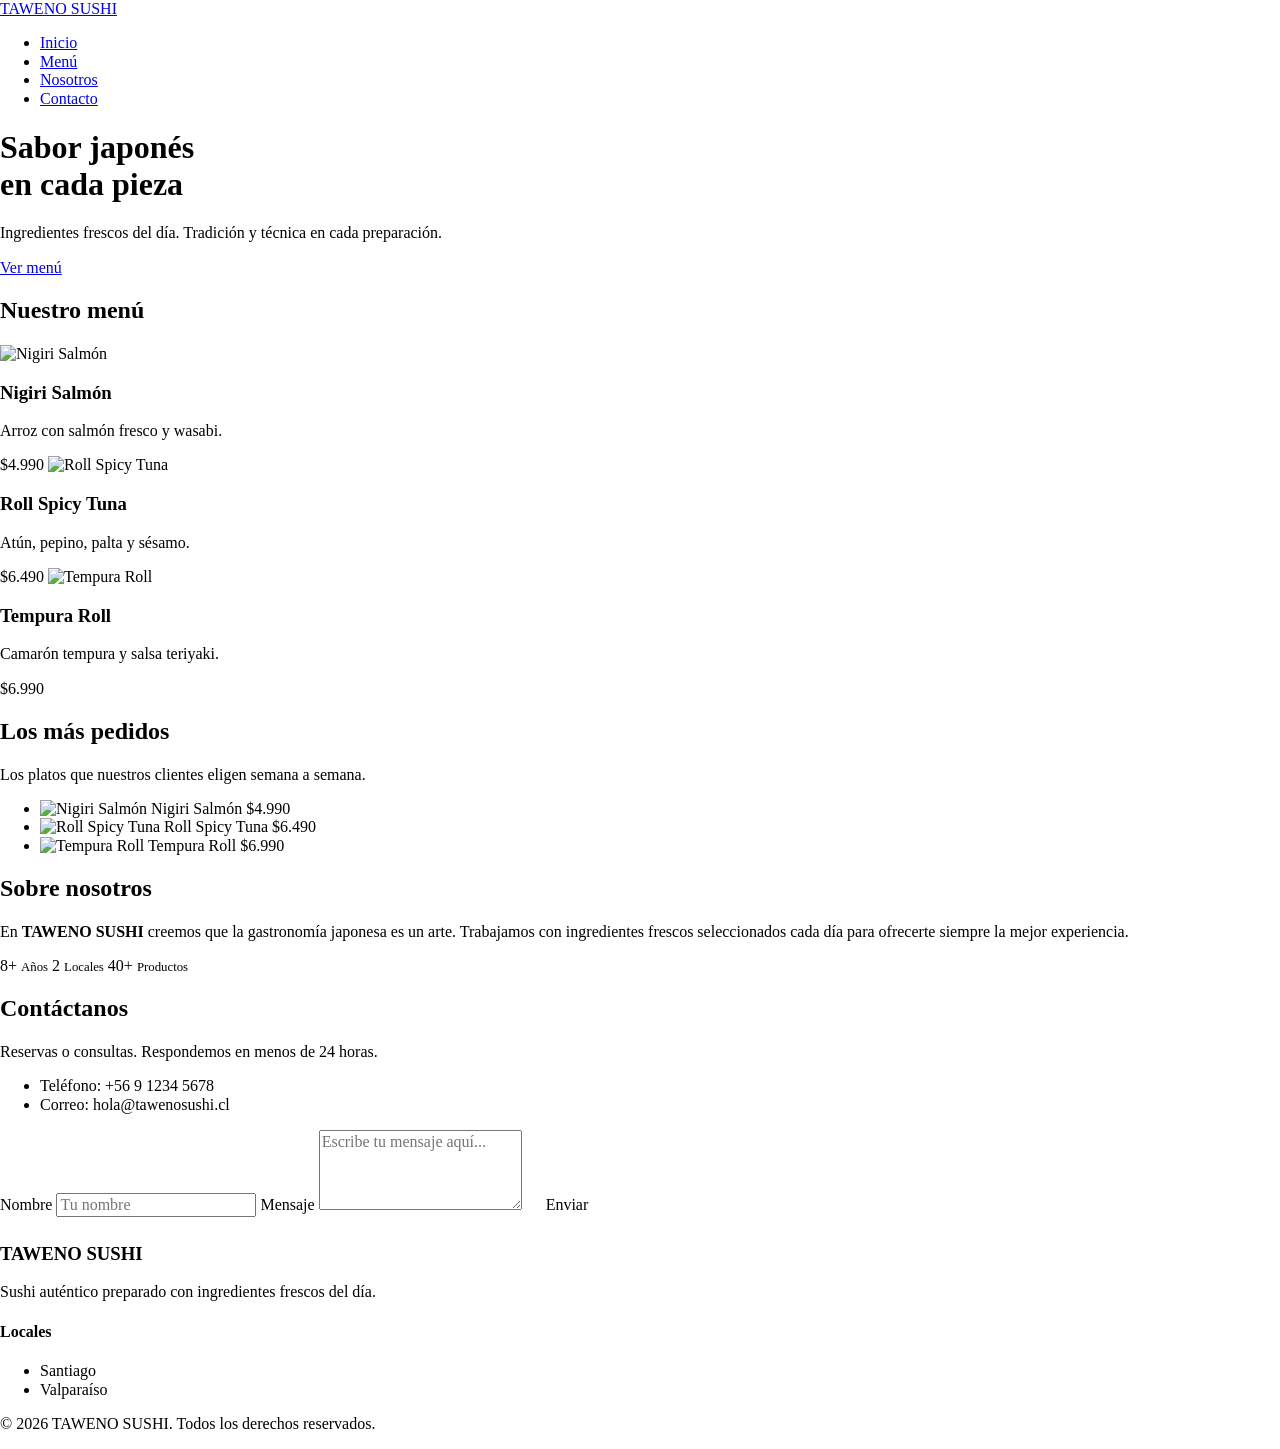
==== tawenosushi/index.html @ 9e45099e "feat: nuevos archivos ingresados" ====
<!DOCTYPE html>
<html lang="es">

<head>
  <meta charset="UTF-8">
  <meta name="viewport" content="width=device-width, initial-scale=1.0">
  <link rel="preconnect" href="https://fonts.googleapis.com">
  <link rel="preconnect" href="https://fonts.gstatic.com" crossorigin>
  <link href="https://fonts.googleapis.com/css2?family=Noto+Serif+JP:wght@400;700&display=swap" rel="stylesheet">
  <link rel="stylesheet" href="css/normalize.css">
  <!-- ===================== ACA TU LINK CSS ===================== -->
  <title>TAWENO SUSHI</title>
</head>

<body>

  <!-- ===================== INICIO HEADER ===================== -->

  <nav>
    <a href="#">TAWENO SUSHI</a>
    <ul>
      <li><a href="#">Inicio</a></li>
      <li><a href="#">Menú</a></li>
      <li><a href="#">Nosotros</a></li>
      <li><a href="#">Contacto</a></li>
    </ul>
  </nav>

  <h1>Sabor japonés<br><span>en cada pieza</span></h1>
  <p>Ingredientes frescos del día. Tradición y técnica en cada preparación.</p>
  <a href="#">Ver menú</a>

  <!-- ===================== FIN HEADER ===================== -->


  <!-- ===================== INICIO NUESTRO MENÚ ===================== -->

  <h2>Nuestro menú</h2>

  <img src="#" alt="Nigiri Salmón">
  <h3>Nigiri Salmón</h3>
  <p>Arroz con salmón fresco y wasabi.</p>
  <span>$4.990</span>

  <img src="#" alt="Roll Spicy Tuna">
  <h3>Roll Spicy Tuna</h3>
  <p>Atún, pepino, palta y sésamo.</p>
  <span>$6.490</span>

  <img src="#" alt="Tempura Roll">
  <h3>Tempura Roll</h3>
  <p>Camarón tempura y salsa teriyaki.</p>
  <span>$6.990</span>

  <!-- ===================== FIN NUESTRO MENÚ ===================== -->


  <!-- ===================== INICIO LOS MÁS PEDIDOS ===================== -->

  <h2>Los más pedidos</h2>
  <p>Los platos que nuestros clientes eligen semana a semana.</p>

  <ul>
    <li>
      <img src="#" alt="Nigiri Salmón">
      <span>Nigiri Salmón</span>
      <span>$4.990</span>
    </li>
    <li>
      <img src="#" alt="Roll Spicy Tuna">
      <span>Roll Spicy Tuna</span>
      <span>$6.490</span>
    </li>
    <li>
      <img src="#" alt="Tempura Roll">
      <span>Tempura Roll</span>
      <span>$6.990</span>
    </li>
  </ul>

  <!-- ===================== FIN LOS MÁS PEDIDOS ===================== -->


  <!-- ===================== INICIO SOBRE NOSOTROS ===================== -->

  <h2>Sobre nosotros</h2>
  <p>En <strong>TAWENO SUSHI</strong> creemos que la gastronomía japonesa es un arte. Trabajamos con ingredientes
    frescos seleccionados cada día para ofrecerte siempre la mejor experiencia.</p>

  <span>8+</span>
  <small>Años</small>

  <span>2</span>
  <small>Locales</small>

  <span>40+</span>
  <small>Productos</small>

  <!-- ===================== FIN SOBRE NOSOTROS ===================== -->


  <!-- ===================== INICIO CONTACTO ===================== -->

  <h2>Contáctanos</h2>
  <p>Reservas o consultas. Respondemos en menos de 24 horas.</p>
  <ul>
    <li>Teléfono: +56 9 1234 5678</li>
    <li>Correo: hola@tawenosushi.cl</li>
  </ul>

  <form action="#" method="post">
    <label for="nombre">Nombre</label>
    <input type="text" id="nombre" name="nombre" placeholder="Tu nombre">

    <label for="mensaje">Mensaje</label>
    <textarea id="mensaje" name="mensaje" rows="4" placeholder="Escribe tu mensaje aquí..."></textarea>

    <button type="submit">Enviar</button>
  </form>

  <!-- ===================== FIN CONTACTO ===================== -->


  <!-- ===================== INICIO FOOTER ===================== -->

  <h3>TAWENO SUSHI</h3>
  <p>Sushi auténtico preparado con ingredientes frescos del día.</p>

  <h4>Locales</h4>
  <ul>
    <li>Santiago</li>
    <li>Valparaíso</li>
  </ul>

  <p>© 2026 TAWENO SUSHI. Todos los derechos reservados.</p>

  <!-- ===================== FIN FOOTER ===================== -->

</body>

</html>
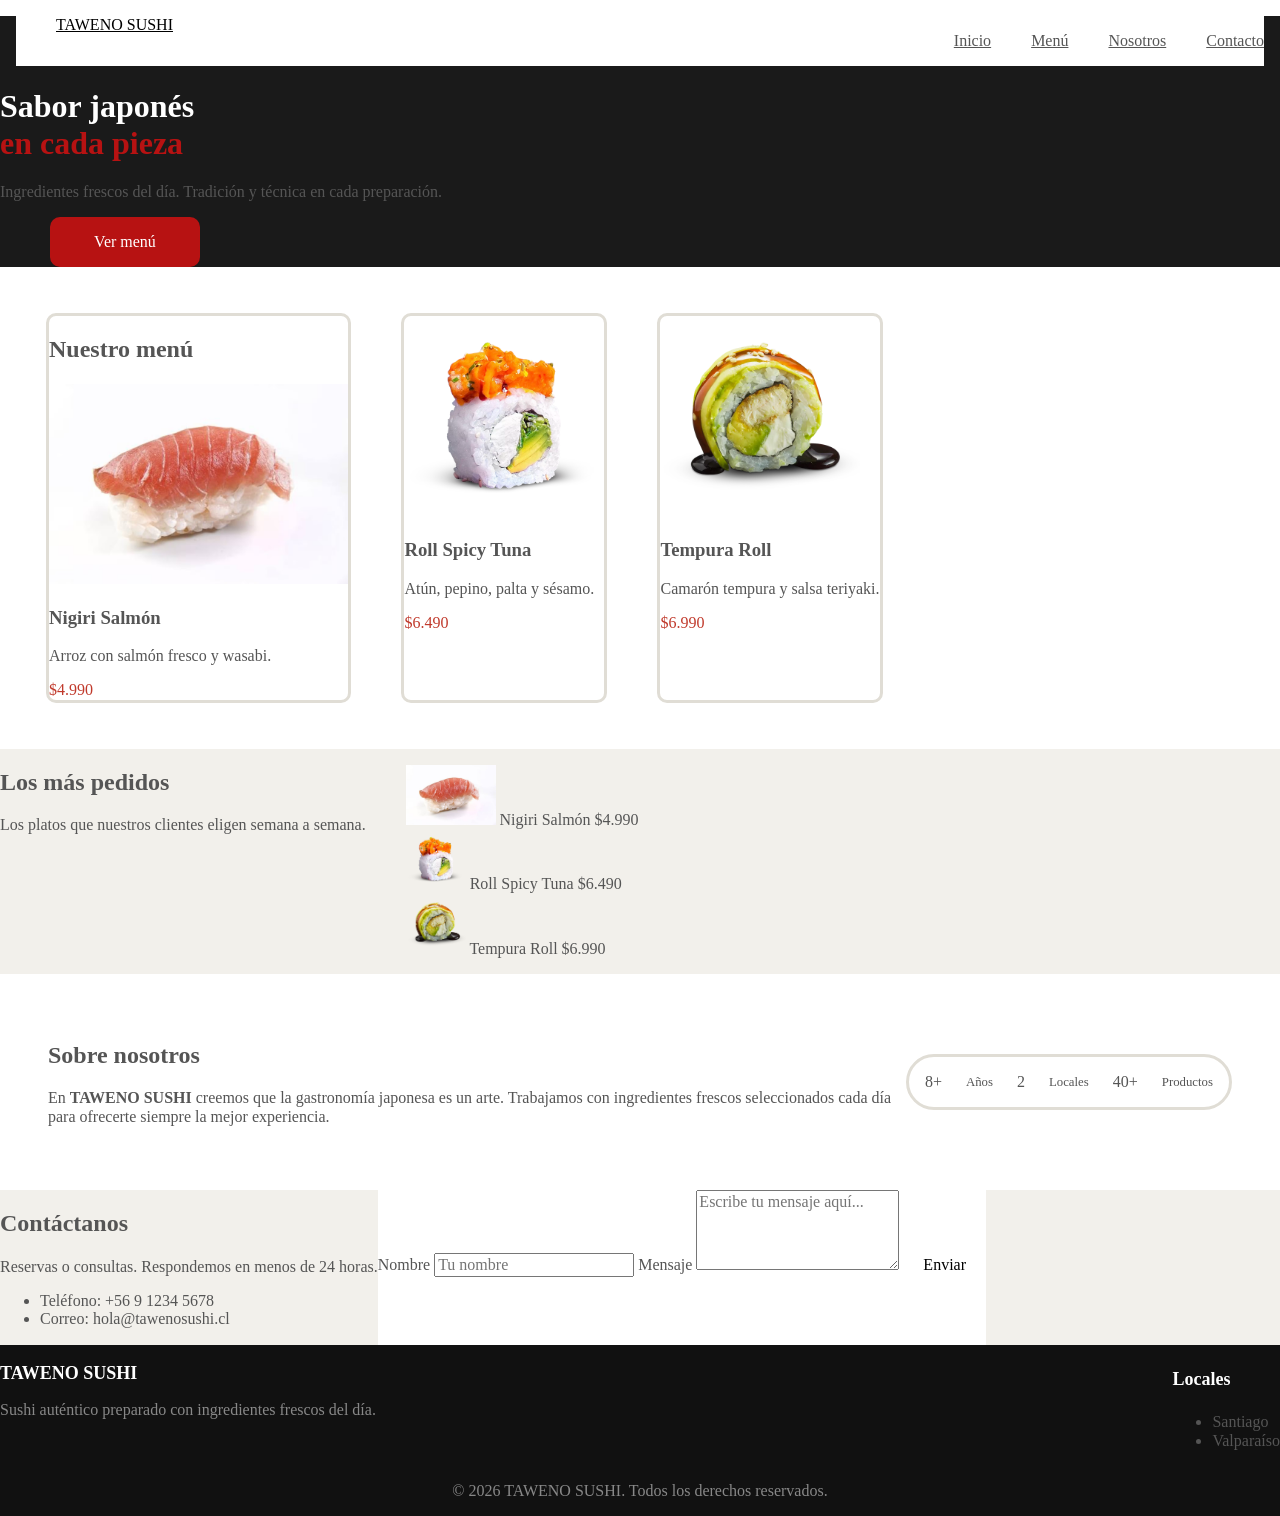
==== commit 68ccb2da: "feat: estilos css añadido + estructura realizados" ====
--- a/tawenosushi/index.html
+++ b/tawenosushi/index.html
@@ -1,139 +1,180 @@
 <!DOCTYPE html>
 <html lang="es">
 
-<head>
+<head class="titulo">
   <meta charset="UTF-8">
   <meta name="viewport" content="width=device-width, initial-scale=1.0">
   <link rel="preconnect" href="https://fonts.googleapis.com">
   <link rel="preconnect" href="https://fonts.gstatic.com" crossorigin>
   <link href="https://fonts.googleapis.com/css2?family=Noto+Serif+JP:wght@400;700&display=swap" rel="stylesheet">
   <link rel="stylesheet" href="css/normalize.css">
+  <link rel="stylesheet" href="css/styles.css">
   <!-- ===================== ACA TU LINK CSS ===================== -->
-  <title>TAWENO SUSHI</title>
+   
+    <title>TAWENO SUSHI</title>
 </head>
 
 <body>
 
   <!-- ===================== INICIO HEADER ===================== -->
+  <header class="header">
+    
+      <nav class="menu">
+        <div>
+          <a  class="titulo" href="#">TAWENO SUSHI</a>
+        </div> 
+        <div>
+          <ul class="lista">
+            <li><a href="#">Inicio</a></li>
+            <li><a href="#">Menú</a></li>
+            <li><a href="#">Nosotros</a></li>
+            <li><a href="#">Contacto</a></li>
+          </ul>
+        </div>
+      </nav>
 
-  <nav>
-    <a href="#">TAWENO SUSHI</a>
-    <ul>
-      <li><a href="#">Inicio</a></li>
-      <li><a href="#">Menú</a></li>
-      <li><a href="#">Nosotros</a></li>
-      <li><a href="#">Contacto</a></li>
-    </ul>
-  </nav>
-
-  <h1>Sabor japonés<br><span>en cada pieza</span></h1>
-  <p>Ingredientes frescos del día. Tradición y técnica en cada preparación.</p>
-  <a href="#">Ver menú</a>
+    <h1>Sabor japonés<br><span>en cada pieza</span></h1>
+    <p>Ingredientes frescos del día. Tradición y técnica en cada preparación.</p>
+    <div class="btn-inicio">
+      <as href="#">Ver menú</a>
+    </div>
+  </header>
 
   <!-- ===================== FIN HEADER ===================== -->
 
 
   <!-- ===================== INICIO NUESTRO MENÚ ===================== -->
-
-  <h2>Nuestro menú</h2>
-
-  <img src="#" alt="Nigiri Salmón">
-  <h3>Nigiri Salmón</h3>
-  <p>Arroz con salmón fresco y wasabi.</p>
-  <span>$4.990</span>
-
-  <img src="#" alt="Roll Spicy Tuna">
-  <h3>Roll Spicy Tuna</h3>
-  <p>Atún, pepino, palta y sésamo.</p>
-  <span>$6.490</span>
-
-  <img src="#" alt="Tempura Roll">
-  <h3>Tempura Roll</h3>
-  <p>Camarón tempura y salsa teriyaki.</p>
-  <span>$6.990</span>
+  <main>
+    <div class="mainMenu">
+      <article class="comidaMenu">
+        <h2>Nuestro menú</h2>
+        
+        <img class= "fotomenu" src="../tawenosushi/img/sushi1.jpg" alt="Nigiri Salmón">
+        <h3>Nigiri Salmón</h3>
+        <p>Arroz con salmón fresco y wasabi.</p>
+        <span>$4.990</span>
+      </article>
+      <article class="comidaMenu">
+        <img class="fotomenu" src="../tawenosushi/img/sushi2.jpg" alt="Roll Spicy Tuna">
+        <h3>Roll Spicy Tuna</h3>
+        <p>Atún, pepino, palta y sésamo.</p>
+        <span>$6.490</span>
+      </article>
+      <article class="comidaMenu">
+        <img class="fotomenu" src="../tawenosushi/img/sushi3.jpg" alt="Tempura Roll">
+        <h3>Tempura Roll</h3>
+        <p>Camarón tempura y salsa teriyaki.</p>
+        <span>$6.990</span>
+      </article>
+    </div>
+    </main>
 
   <!-- ===================== FIN NUESTRO MENÚ ===================== -->
 
 
   <!-- ===================== INICIO LOS MÁS PEDIDOS ===================== -->
-
-  <h2>Los más pedidos</h2>
-  <p>Los platos que nuestros clientes eligen semana a semana.</p>
-
-  <ul>
-    <li>
-      <img src="#" alt="Nigiri Salmón">
-      <span>Nigiri Salmón</span>
-      <span>$4.990</span>
-    </li>
-    <li>
-      <img src="#" alt="Roll Spicy Tuna">
-      <span>Roll Spicy Tuna</span>
-      <span>$6.490</span>
-    </li>
-    <li>
-      <img src="#" alt="Tempura Roll">
-      <span>Tempura Roll</span>
-      <span>$6.990</span>
-    </li>
-  </ul>
+  <section class="pedidos">
+    <article>
+      <h2>Los más pedidos</h2>
+      <p>Los platos que nuestros clientes eligen semana a semana.</p>
+    </article>
+    <article>
+      <ul class">
+        <li>
+          <img class="sushi"src="../tawenosushi/img/sushi1.jpg" alt="Nigiri Salmón">
+          <span>Nigiri Salmón</span>
+          <span>$4.990</span>
+        </li>
+        <li>
+          <img class="sushi" src="../tawenosushi/img/sushi2.jpg" alt="Roll Spicy Tuna">
+          <span>Roll Spicy Tuna</span>
+          <span>$6.490</span>
+        </li>
+        <li>
+          <img class="sushi"src="../tawenosushi/img/sushi3.jpg" alt="Tempura Roll">
+          <span>Tempura Roll</span>
+          <span>$6.990</span>
+        </li>
+      </ul>
+    </article>
+  </section>
 
   <!-- ===================== FIN LOS MÁS PEDIDOS ===================== -->
 
 
   <!-- ===================== INICIO SOBRE NOSOTROS ===================== -->
+  <section>
+    <article class="sobre-nosotros">
+      <div>
+        <h2>Sobre nosotros</h2>
+        <p>En <strong>TAWENO SUSHI</strong> creemos que la gastronomía japonesa es un arte. Trabajamos con ingredientes
+          frescos seleccionados cada día para ofrecerte siempre la mejor experiencia.</p>
+      </div>
+      <div class="inf">
+        <span>8+</span>
+        <small>Años</small>
 
-  <h2>Sobre nosotros</h2>
-  <p>En <strong>TAWENO SUSHI</strong> creemos que la gastronomía japonesa es un arte. Trabajamos con ingredientes
-    frescos seleccionados cada día para ofrecerte siempre la mejor experiencia.</p>
+        <span>2</span>
+        <small>Locales</small>
 
-  <span>8+</span>
-  <small>Años</small>
-
-  <span>2</span>
-  <small>Locales</small>
-
-  <span>40+</span>
-  <small>Productos</small>
-
+        <span>40+</span>
+        <small>Productos</small>
+      </div>
+    </article>
+  </section>
   <!-- ===================== FIN SOBRE NOSOTROS ===================== -->
 
 
   <!-- ===================== INICIO CONTACTO ===================== -->
+  <section class="fondo-contacto">
+    <article class="contacto">
+      <div>
+      <h2>Contáctanos</h2>
+      <p>Reservas o consultas. Respondemos en menos de 24 horas.</p>
+      <ul>
+        <li>Teléfono: +56 9 1234 5678</li>
+        <li>Correo: hola@tawenosushi.cl</li>
+      </ul>
+      </div>
+      <div class="formulario">
+        <article>
+          <form action="#" method="post">
+            <label for="nombre">Nombre</label>
+            <input type="text" id="nombre" name="nombre" placeholder="Tu nombre">
 
-  <h2>Contáctanos</h2>
-  <p>Reservas o consultas. Respondemos en menos de 24 horas.</p>
-  <ul>
-    <li>Teléfono: +56 9 1234 5678</li>
-    <li>Correo: hola@tawenosushi.cl</li>
-  </ul>
+          <label for="mensaje">Mensaje</label>
+          <textarea id="mensaje" name="mensaje" rows="4" placeholder="Escribe tu mensaje aquí..."></textarea>
 
-  <form action="#" method="post">
-    <label for="nombre">Nombre</label>
-    <input type="text" id="nombre" name="nombre" placeholder="Tu nombre">
-
-    <label for="mensaje">Mensaje</label>
-    <textarea id="mensaje" name="mensaje" rows="4" placeholder="Escribe tu mensaje aquí..."></textarea>
-
-    <button type="submit">Enviar</button>
-  </form>
+          <button type="submit">Enviar</button>
+        </form>
+      </div>
+    </article>
+  </section>
 
   <!-- ===================== FIN CONTACTO ===================== -->
 
 
   <!-- ===================== INICIO FOOTER ===================== -->
+  <footer class="footer">
+    <div class="locales">
+      <div>
+        <h3>TAWENO SUSHI</h3>
+        <p>Sushi auténtico preparado con ingredientes frescos del día.</p>
+      </div>
 
-  <h3>TAWENO SUSHI</h3>
-  <p>Sushi auténtico preparado con ingredientes frescos del día.</p>
+      <div>
+        <h4>Locales</h4>
+        <ul>
+          <li>Santiago</li>
+          <li>Valparaíso</li>
+        </ul>
+      </div>
+    </div>
 
-  <h4>Locales</h4>
-  <ul>
-    <li>Santiago</li>
-    <li>Valparaíso</li>
-  </ul>
-
-  <p>© 2026 TAWENO SUSHI. Todos los derechos reservados.</p>
-
+    <div class="pie" >
+      <p>© 2026 TAWENO SUSHI. Todos los derechos reservados.</p>
+    </div>
+  </footer>
   <!-- ===================== FIN FOOTER ===================== -->
 
 </body>
--- a/tawenosushi/css/styles.css
+++ b/tawenosushi/css/styles.css
@@ -0,0 +1,182 @@
+/* =====================================================
+   styles.css — TAWENO SUSHI
+   Completa los estilos según el mockup adjunto
+   ===================================================== */
+
+/* Reset base */
+html {
+  box-sizing: border-box;
+  font-size: 62.5%
+}
+
+*,
+*::before,
+*::after {
+  box-sizing: inherit;
+}
+
+img {
+  max-width: 100%;
+}
+
+/* Tu código va aquí */
+body {
+  font-size: 1.6rem;
+  color: #555555;
+  
+}
+
+
+.header{
+  background-color: #1a1a1a;
+  color: white;
+}
+.header span{
+  color: rgba(247, 16, 16, 0.712);
+}
+.header p{
+  color: #555555;
+}
+
+
+.titulo{
+  color: rgb(0, 0, 0);
+  font-size: 1.6rem;
+  padding: 4rem;
+}
+
+.menu{
+  background-color: white;
+  display: flex;
+  flex-direction:row ;
+  justify-content: space-between;
+  margin: 1.6rem;
+
+
+}
+
+.lista{
+  display: flex;
+  gap: 4rem;
+  list-style: none;
+
+}
+
+.lista a{
+  color: #555555;
+}
+
+.btn-inicio{
+  display: flex;
+  height: 5rem;
+  width: 150px;
+  background-color: rgba(247, 16, 16, 0.712);
+  margin-left: 5rem;
+  border-radius: 1rem;
+  align-items: center;
+  justify-content: center;
+  
+}
+.sobre-nosotros{
+  padding: 4.8rem;  
+  background-color: #ffffff;
+  display: flex;
+  align-items: center;
+  
+  
+}
+
+
+.mainMenu{
+  display: flex;
+  margin: 4.6rem 4.6rem;
+  gap: 5rem;
+}
+
+.fotomenu{
+  height: 20rem;
+}
+
+.comidaMenu{
+  border:  #e0ddd5 solid;
+  border-radius: 1rem;
+  
+}
+
+
+.comidaMenu h3, p{
+  color:  #555555;
+}
+.comidaMenu span{
+  color:  #c0392b;
+}
+
+
+
+.pedidos{
+  background-color: #f2f0eb;
+  display: flex;
+}
+
+.pedidos li{
+  list-style: none;
+}
+
+.sushi{
+  height: 6rem;
+}
+.inf{
+  font-size: 1.6rem;
+  display: flex;
+  border-radius: 6rem;
+  border: #e0ddd5 solid;
+  align-items: center;
+  gap: 2.4rem;
+  padding: 1.6rem;
+}
+.contacto{
+  display: flex;
+}
+
+.fondo-contacto{
+  background-color: #f2f0eb;
+}
+.fondo-contacto h2, p{
+  color: #555555;
+}
+
+
+.contacto{
+  display: flex;
+}
+
+.formulario{
+  display: flex;
+  flex-direction: column;
+  background-color: white;
+
+}
+
+.footer{
+  background-color: #111111;
+}
+
+.footer h3, h4{
+  color: #ffffff;
+  font-size:  1.8rem;
+}
+
+.footer p{
+   color: #888888;
+   font-size:  1.6rem;
+}
+
+.locales{
+  display: flex;
+  justify-content: space-between;
+}
+
+.pie{
+  display: flex;
+  justify-content: center;
+}
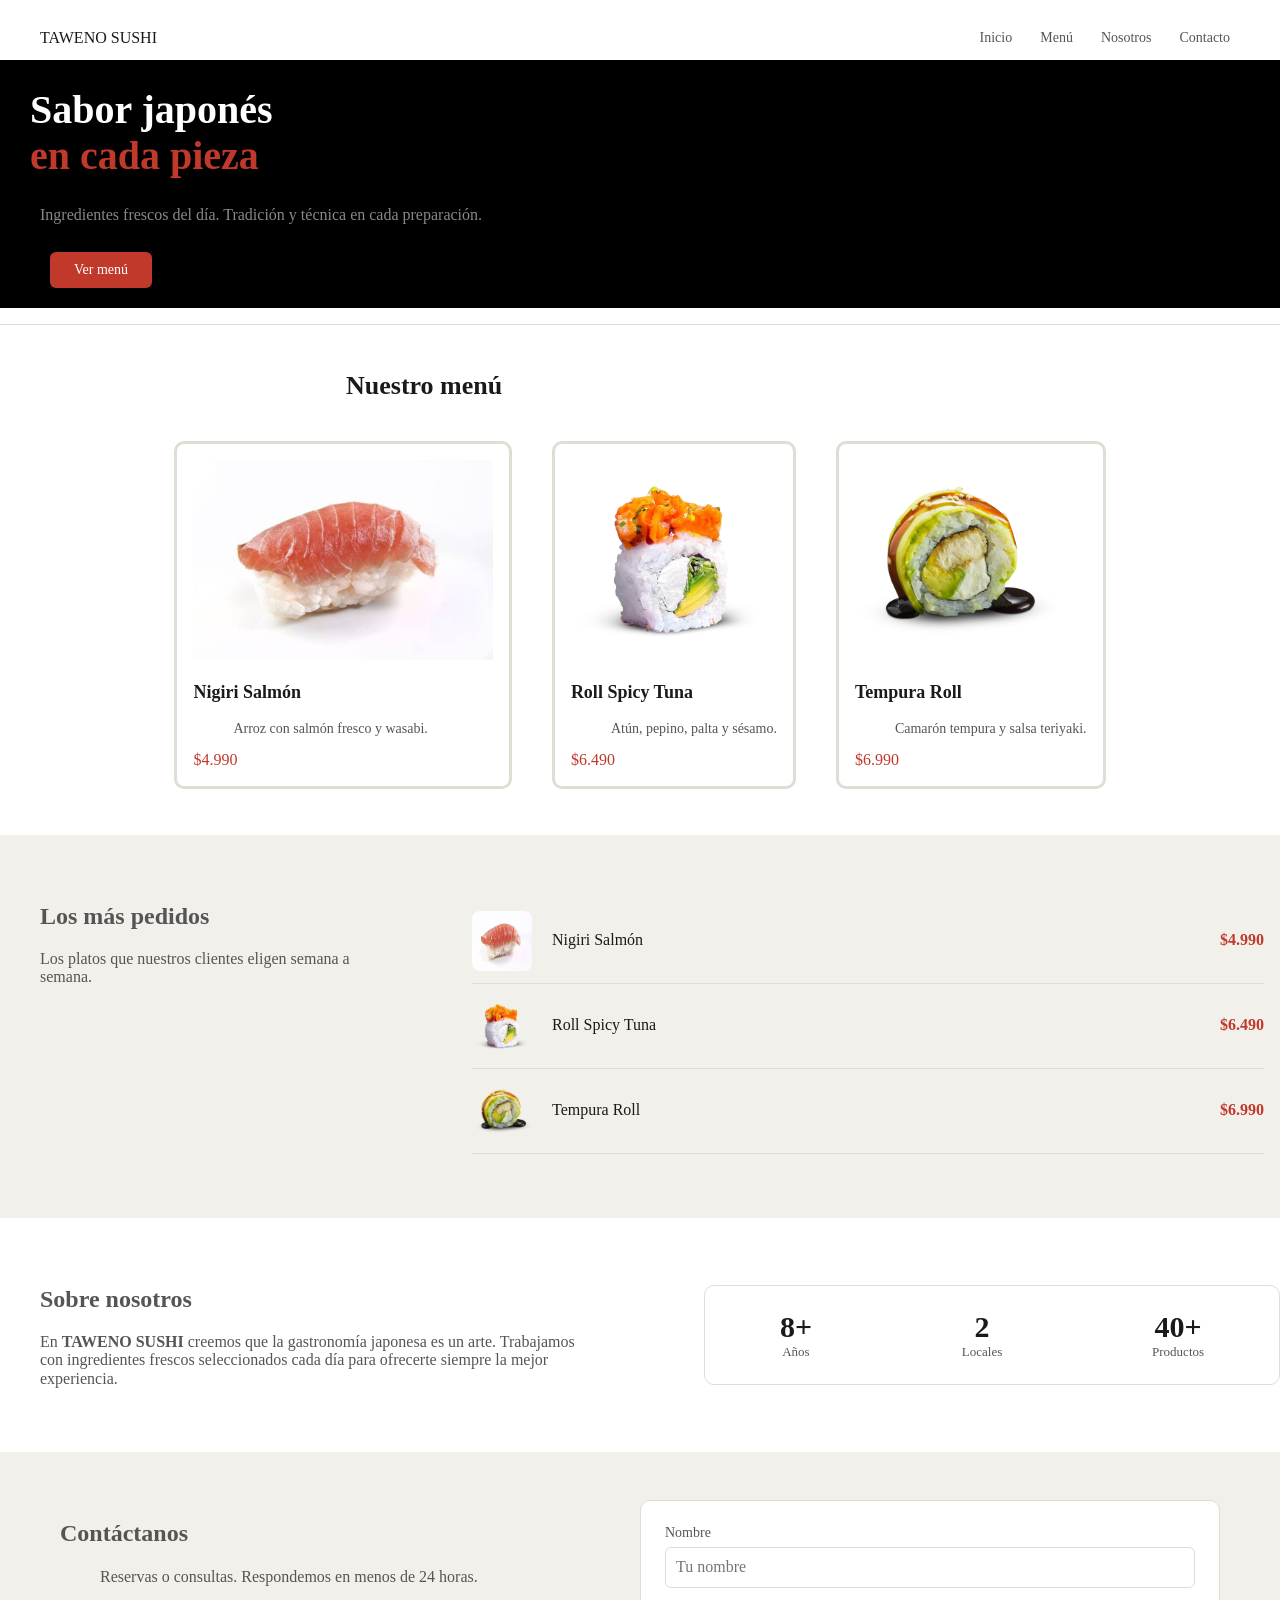
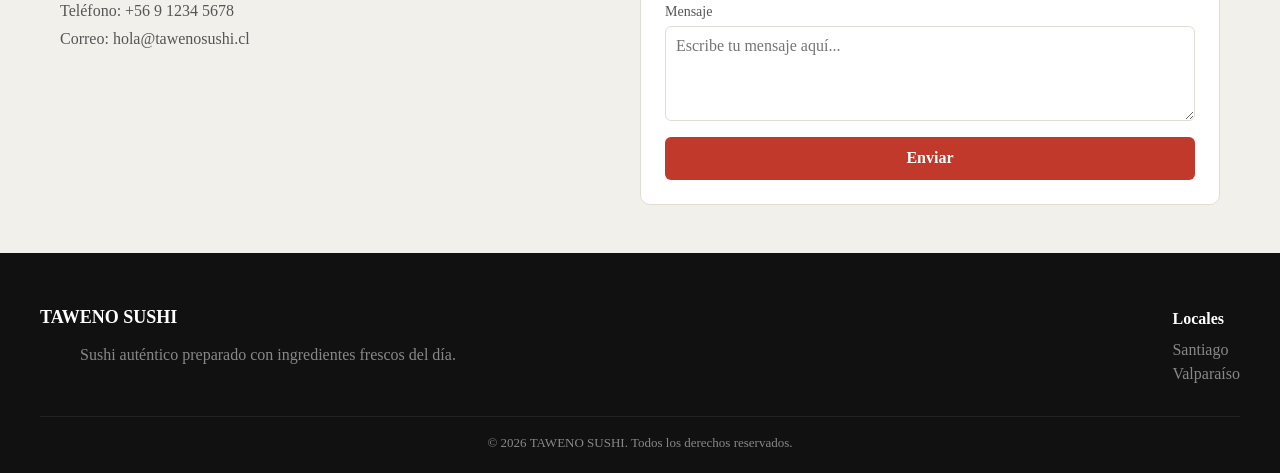
==== commit 86da4386: "feat: se realizo y arreglo algunas partes faltantes del codigo  en el archivo css y el html" ====
--- a/tawenosushi/index.html
+++ b/tawenosushi/index.html
@@ -18,37 +18,41 @@
 
   <!-- ===================== INICIO HEADER ===================== -->
   <header class="header">
-    
-      <nav class="menu">
-        <div>
-          <a  class="titulo" href="#">TAWENO SUSHI</a>
-        </div> 
-        <div>
-          <ul class="lista">
-            <li><a href="#">Inicio</a></li>
-            <li><a href="#">Menú</a></li>
-            <li><a href="#">Nosotros</a></li>
-            <li><a href="#">Contacto</a></li>
-          </ul>
+      <div class="fondo-inicio">
+        <nav class="menu">
+          <div>
+            <a class="Logo" href="#">TAWENO SUSHI</a>
+          </div> 
+          <div>
+            <ul class="lista">
+              <li><a href="#">Inicio</a></li>
+              <li><a href="#">Menú</a></li>
+              <li><a href="#">Nosotros</a></li>
+              <li><a href="#">Contacto</a></li>
+            </ul>
+          </div>
+        </nav>
+
+        
+        <h1>Sabor japonés<br><span>en cada pieza</span></h1>
+        <p>Ingredientes frescos del día. Tradición y técnica en cada preparación.</p>
+        <div class="btn-inicio">
+          <as href="#">Ver menú</a>
         </div>
-      </nav>
-
-    <h1>Sabor japonés<br><span>en cada pieza</span></h1>
-    <p>Ingredientes frescos del día. Tradición y técnica en cada preparación.</p>
-    <div class="btn-inicio">
-      <as href="#">Ver menú</a>
-    </div>
+      </div>
+      
   </header>
 
   <!-- ===================== FIN HEADER ===================== -->
 
 
   <!-- ===================== INICIO NUESTRO MENÚ ===================== -->
-  <main>
-    <div class="mainMenu">
+  <main class="mainMenu">
+
+    <h2 class="titulo-menu">Nuestro menú</h2>
+    
+    <div class="tarjetas">
       <article class="comidaMenu">
-        <h2>Nuestro menú</h2>
-        
         <img class= "fotomenu" src="../tawenosushi/img/sushi1.jpg" alt="Nigiri Salmón">
         <h3>Nigiri Salmón</h3>
         <p>Arroz con salmón fresco y wasabi.</p>
@@ -74,26 +78,27 @@
 
   <!-- ===================== INICIO LOS MÁS PEDIDOS ===================== -->
   <section class="pedidos">
-    <article>
+    <article class="columna-texto">
       <h2>Los más pedidos</h2>
       <p>Los platos que nuestros clientes eligen semana a semana.</p>
     </article>
-    <article>
-      <ul class">
+
+    <article class="lista-pedidos">
+      <ul>
         <li>
           <img class="sushi"src="../tawenosushi/img/sushi1.jpg" alt="Nigiri Salmón">
-          <span>Nigiri Salmón</span>
-          <span>$4.990</span>
+          <span class="nombre">Nigiri Salmón</span>
+          <span class="precio">$4.990</span>
         </li>
         <li>
           <img class="sushi" src="../tawenosushi/img/sushi2.jpg" alt="Roll Spicy Tuna">
-          <span>Roll Spicy Tuna</span>
-          <span>$6.490</span>
+          <span class="nombre">Roll Spicy Tuna</span>
+          <span class="precio">$6.490</span>
         </li>
         <li>
           <img class="sushi"src="../tawenosushi/img/sushi3.jpg" alt="Tempura Roll">
-          <span>Tempura Roll</span>
-          <span>$6.990</span>
+          <span class="nombre">Tempura Roll</span>
+          <span class="precio">$6.990</span>
         </li>
       </ul>
     </article>
@@ -103,22 +108,27 @@
 
 
   <!-- ===================== INICIO SOBRE NOSOTROS ===================== -->
-  <section>
-    <article class="sobre-nosotros">
-      <div>
-        <h2>Sobre nosotros</h2>
+  <section class="seccion-sobre-nosotros">
+    <article class="columna-info">
+      <h2>Sobre nosotros</h2>
         <p>En <strong>TAWENO SUSHI</strong> creemos que la gastronomía japonesa es un arte. Trabajamos con ingredientes
-          frescos seleccionados cada día para ofrecerte siempre la mejor experiencia.</p>
+        frescos seleccionados cada día para ofrecerte siempre la mejor experiencia.</p>
+    </article>
+
+    <article class="columna-estadisticas">
+
+      <div class="caja-estadistica">
+        <span class="numero-est">8+</span>
+        <small class="desc-est">Años</small>
       </div>
-      <div class="inf">
-        <span>8+</span>
-        <small>Años</small>
 
-        <span>2</span>
-        <small>Locales</small>
-
-        <span>40+</span>
-        <small>Productos</small>
+      <div class="caja-estadistica">
+        <span class="numero-est">2</span>
+        <small class="desc-est">Locales</small>
+      </div>
+      <div class="caja-estadistica">
+        <span class="numero-est">40+</span>
+        <small class="desc-est">Productos</small>
       </div>
     </article>
   </section>
@@ -128,25 +138,28 @@
   <!-- ===================== INICIO CONTACTO ===================== -->
   <section class="fondo-contacto">
     <article class="contacto">
-      <div>
-      <h2>Contáctanos</h2>
-      <p>Reservas o consultas. Respondemos en menos de 24 horas.</p>
-      <ul>
-        <li>Teléfono: +56 9 1234 5678</li>
-        <li>Correo: hola@tawenosushi.cl</li>
-      </ul>
+
+      <div class="contacto-info">
+        <h2>Contáctanos</h2>
+        <p>Reservas o consultas. Respondemos en menos de 24 horas.</p>
+        <ul>
+          <li>Teléfono: +56 9 1234 5678</li>
+          <li>Correo: hola@tawenosushi.cl</li>
+        </ul>
       </div>
+
       <div class="formulario">
-        <article>
-          <form action="#" method="post">
-            <label for="nombre">Nombre</label>
-            <input type="text" id="nombre" name="nombre" placeholder="Tu nombre">
+  
+        <form action="#" method="post" class="formulario-cuerpo">
+          <label for="nombre">Nombre</label>
+          <input type="text" id="nombre" name="nombre" placeholder="Tu nombre" class="form-input">
 
           <label for="mensaje">Mensaje</label>
-          <textarea id="mensaje" name="mensaje" rows="4" placeholder="Escribe tu mensaje aquí..."></textarea>
+          <textarea id="mensaje" name="mensaje" rows="4" placeholder="Escribe tu mensaje aquí..." class="form-input"></textarea>
 
-          <button type="submit">Enviar</button>
+          <button type="submit" class="btn-enviar">Enviar</button>
         </form>
+
       </div>
     </article>
   </section>
--- a/tawenosushi/css/styles.css
+++ b/tawenosushi/css/styles.css
@@ -26,57 +26,77 @@
   
 }
 
-
-.header{
-  background-color: #1a1a1a;
-  color: white;
-}
-.header span{
-  color: rgba(247, 16, 16, 0.712);
-}
-.header p{
-  color: #555555;
-}
-
-
-.titulo{
-  color: rgb(0, 0, 0);
-  font-size: 1.6rem;
-  padding: 4rem;
-}
-
 .menu{
-  background-color: white;
+  background-color: #ffffff;
   display: flex;
   flex-direction:row ;
   justify-content: space-between;
-  margin: 1.6rem;
-
-
-}
+  align-items: center;
+}
+
+
+.header{
+  font-size: 1.6rem;
+  padding-top: 1.6rem;
+  padding-bottom: 1.6rem;
+  border-bottom: 0.1rem solid #e0ddd5;
+}
+
+.fondo-inicio{
+  background-color: #000000;
+}
+
+.header span{
+  color: #c0392b;
+  font-size: 4rem;
+}
+.header p{
+  color:#888888;
+  font-size: 1.6rem;
+  margin-bottom: 2.8rem;
+}
+
+.header h1{
+  margin-left: 3rem;
+  color: #ffffff;
+  font-size: 4rem;
+}
+
+.Logo{
+  color: #1a1a1a;
+  font-size: 1.6rem;
+  padding: 4rem;
+  text-decoration: none;
+}
+
 
 .lista{
   display: flex;
-  gap: 4rem;
+  font-size: 1.4rem;
+  gap: 2.8rem;
   list-style: none;
-
+  padding-right: 5rem;
 }
 
 .lista a{
-  color: #555555;
-}
+  text-decoration: none;
+  color: #555555;
+}
+
 
 .btn-inicio{
-  display: flex;
-  height: 5rem;
-  width: 150px;
-  background-color: rgba(247, 16, 16, 0.712);
+  display: inline-block;     
+  text-decoration: none;         
+  background-color: #c0392b;     
+  color: #ffffff;               
+  font-size: 1.4rem;             
+  padding: 1rem 2.4rem;          
+  border-radius: 0.6rem;         
   margin-left: 5rem;
-  border-radius: 1rem;
-  align-items: center;
-  justify-content: center;
-  
-}
+  margin-bottom: 2rem;             
+}
+
+
 .sobre-nosotros{
   padding: 4.8rem;  
   background-color: #ffffff;
@@ -88,9 +108,22 @@
 
 
 .mainMenu{
-  display: flex;
   margin: 4.6rem 4.6rem;
-  gap: 5rem;
+  background-color: #ffffff;
+}
+
+.titulo-menu{
+  color: #1a1a1a;
+  font-size: 2.6rem;
+  margin-bottom: 4rem;
+  margin-left: 30rem;
+}
+
+.tarjetas{
+  display: flex;
+  border-radius: 1rem;
+  gap:4rem;
+  justify-content: center;
 }
 
 .fotomenu{
@@ -100,15 +133,22 @@
 .comidaMenu{
   border:  #e0ddd5 solid;
   border-radius: 1rem;
-  
-}
-
-
-.comidaMenu h3, p{
-  color:  #555555;
+  padding: 1.6rem;
+}
+
+
+.comidaMenu h3{
+  color: #1a1a1a;
+  font-size: 1.8rem;
+}
+
+.comidaMenu p{
+  color:#555555;
+  font-size: 1.4rem;
 }
 .comidaMenu span{
   color:  #c0392b;
+  font-size: 1.6rem;
 }
 
 
@@ -116,15 +156,59 @@
 .pedidos{
   background-color: #f2f0eb;
   display: flex;
+  padding-top:4.8rem;
+  padding-bottom:4.8rem;
 }
 
 .pedidos li{
+  display: flex;
+  align-items: center;
+  padding: 1.2rem 0;
+  border-bottom: 0.1rem solid #e0ddd5;
   list-style: none;
 }
 
 .sushi{
   height: 6rem;
-}
+  width: 6rem;
+  border-radius: 0.8rem;
+}
+
+.columna-texto{
+  width: 30%;
+  margin-right: 4.8rem;
+}
+
+.columna-texto p{
+  color: #555555;
+  font-size: 1.6rem;
+}
+
+.columna-texto h2, p{
+  margin-left: 4rem;
+}
+
+.lista-pedidos{
+  width: 65%;
+}
+
+.nombre{
+  font-size: 1.6rem;
+  color: #1a1a1a;
+  margin-left: 2rem;
+}
+
+.precio{
+  margin-left: auto;
+  color: #c0392b;
+  font-size: 1.6rem;
+  font-weight: bold;
+}
+
+
+
+
+
 .inf{
   font-size: 1.6rem;
   display: flex;
@@ -134,49 +218,194 @@
   gap: 2.4rem;
   padding: 1.6rem;
 }
-.contacto{
-  display: flex;
-}
+
+.seccion-sobre-nosotros{
+  background-color: #ffffff;
+  display: flex;
+  justify-content: space-between;
+  align-items: center;
+  padding: 4.8rem 0;
+}
+
+.columna-info,
+.columna-estadisticas{
+  width: 45%;
+}
+
+.columna-info p{
+  color:#555555;
+  font-size: 1.6rem;
+}
+.columna-info h2{
+  margin-left: 4rem;
+}
+
+.columna-estadisticas{
+  display: flex;
+  justify-content: space-around;
+  align-items: center;
+  border: 0.1rem solid #e0ddd5;
+  border-radius: 1rem;
+}
+
+.numero-est{
+  color: #1a1a1a;
+  font-size: 3rem;
+  font-weight: bold;
+
+}
+
+.desc-est{
+  color: #555555;
+  font-size: 1.3rem;
+}
+
+.caja-estadistica{
+  display: flex;
+  flex-direction: column;
+  align-items: center;
+  padding: 2.4rem 1.6rem;
+}
+
+
+.desc-est{
+  color: #555555;
+  font-size: 1.3rem;
+}
+
 
 .fondo-contacto{
   background-color: #f2f0eb;
+  padding: 4.8rem 0;
+}
+.contacto{
+  display: flex;
+  justify-content: space-between;
+  align-items: flex-start;
+  max-width: 1200px;
+  margin: 0 auto;
+  padding: 0 2rem;
+}
+.contacto-info{
+  width: 40%;
+}
+
+.contacto-info p,
+.contacto-info li{
+  color: #555555;
+  font-size: 1.6rem;
+}
+
+.contacto-info p{
+  margin-bottom: 1.6rem;
+}
+.contacto-info ul{
+  list-style: none;
+  padding: 0;
+  margin: 0;
+}
+
+.contacto-info li{
+  margin-bottom: 1rem;
+}
+
+.formulario{
+  width: 50%;
+  background-color: #ffffff;
+  border: 0.1rem solid #e0ddd5;
+  border-radius: 1rem;
+  padding: 2.4rem;
+}
+
+.formulario-cuerpo{
+  display: flex;
+  flex-direction: column;
+}
+
+.formulario-cuerpo label{
+  color: #555555;
+  font-size: 1.4rem;
+  margin-bottom: 0.6rem;
+}
+
+.form-input{
+  width: 100%;
+  box-sizing: border-box;
+  border: 0.1rem solid #e0ddd5;
+  padding: 1rem;
+  border-radius: 0.6rem;
+  margin-bottom: 1.6rem;
+}
+
+.btn-enviar{
+  background-color: #c0392b;
+  color: #ffffff;
+  padding: 1.2rem;
+  border-radius: 0.6rem;
+  font-size: 1.6rem;
+  font-weight: bold;
+  cursor: pointer;
+}
+.fondo-contacto{
+  background-color: #f2f0eb;
 }
 .fondo-contacto h2, p{
   color: #555555;
 }
 
 
-.contacto{
-  display: flex;
-}
-
-.formulario{
-  display: flex;
-  flex-direction: column;
-  background-color: white;
-
-}
 
 .footer{
   background-color: #111111;
-}
-
-.footer h3, h4{
+  padding-top: 3.6rem;
+  padding-bottom: 2rem;
+  padding-left: 2rem;
+  padding-right: 2rem;
+}
+
+.footer h3{
   color: #ffffff;
   font-size:  1.8rem;
-}
-
-.footer p{
+  margin-bottom: 1rem;
+}
+.footer h4{
+  color: #ffffff;
+  font-size: 1.6rem;
+  margin-bottom: 1rem;
+}
+
+.footer p,
+.footer li{
    color: #888888;
    font-size:  1.6rem;
-}
-
+   line-height: 1.5;
+}
+
+.footer ul{
+  list-style: none;
+  padding: 0;
+  margin: 0;
+
+}
 .locales{
   display: flex;
   justify-content: space-between;
+  align-items: flex-start;
+  max-width: 1200px;
+  margin: 0 auto 3rem auto;
 }
 
 .pie{
   display: flex;
   justify-content: center;
-}
+  max-width: 1200px;
+  margin: 0 auto;
+  border-top: 0.1rem solid #222222;
+  padding-top: 1.6rem;
+}
+
+.pie p{
+  color: #888888;
+  font-size: 1.3rem;
+  margin: 0;
+}
